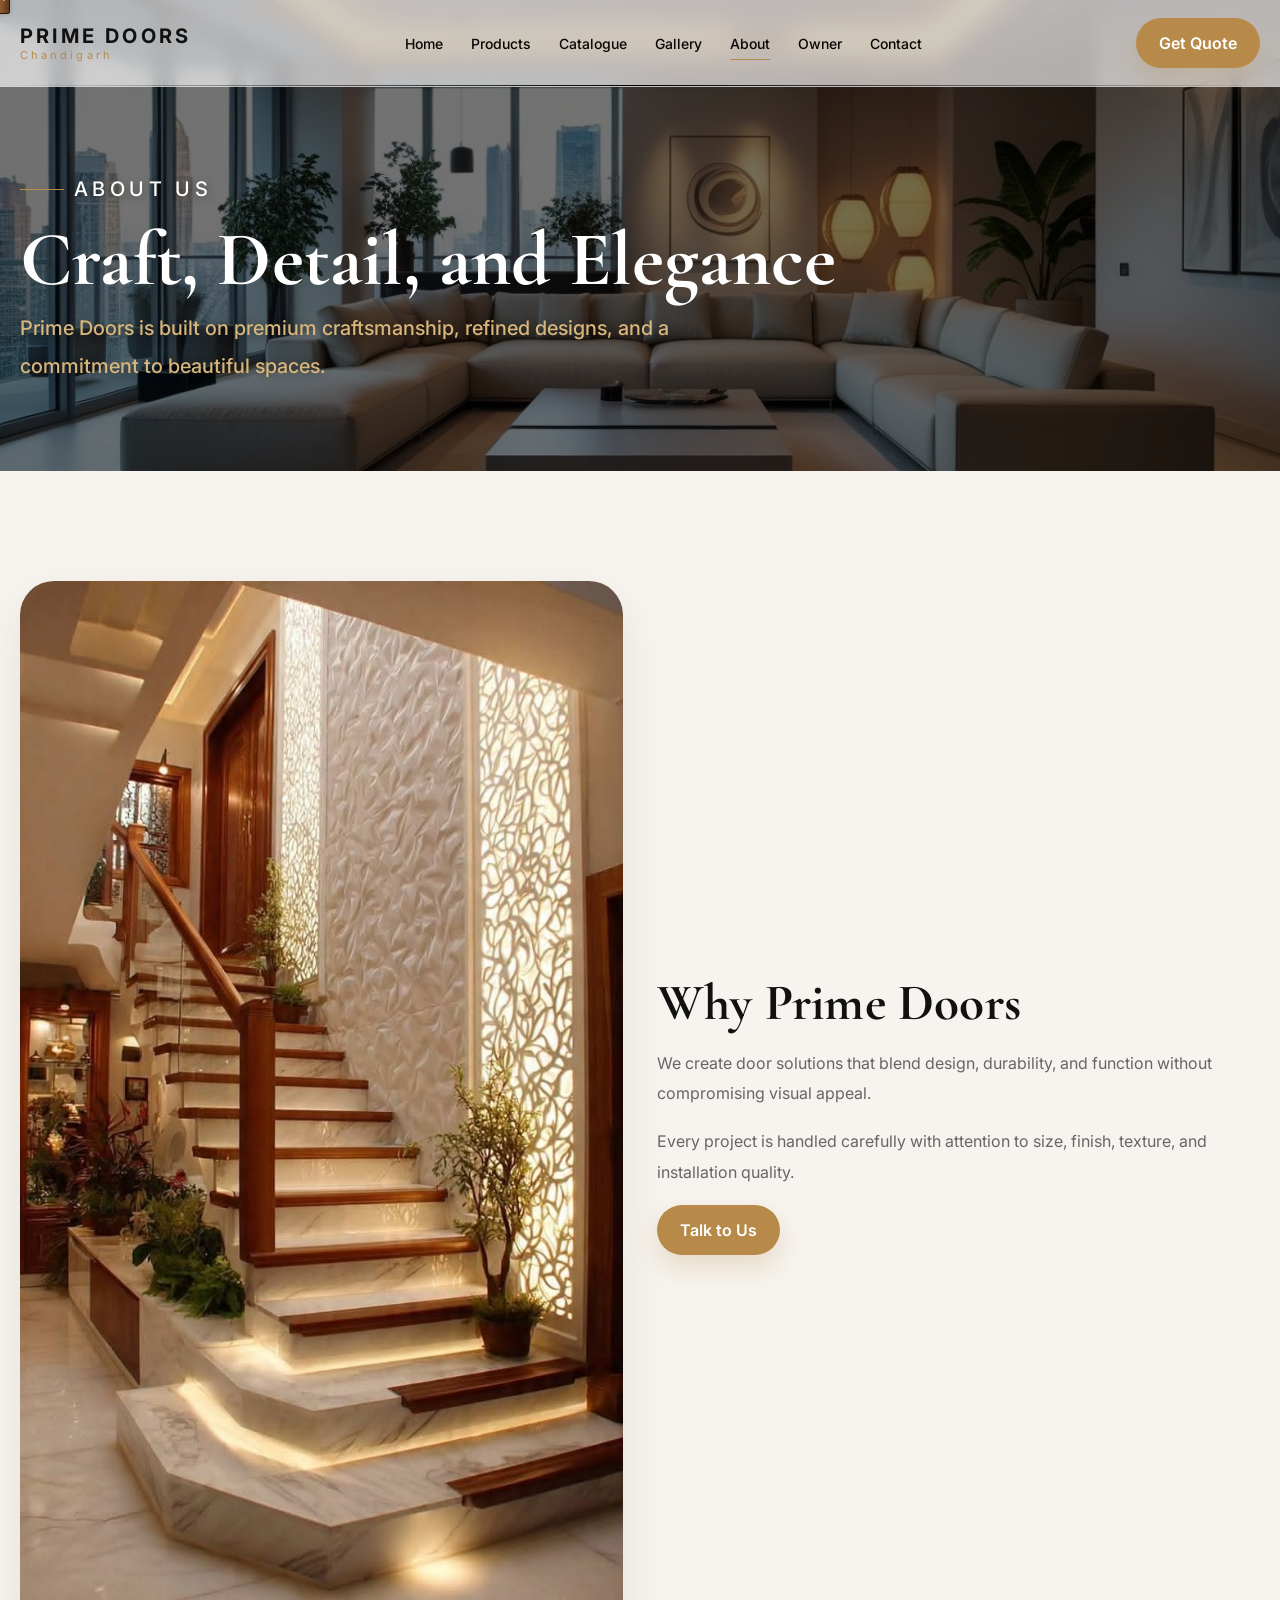
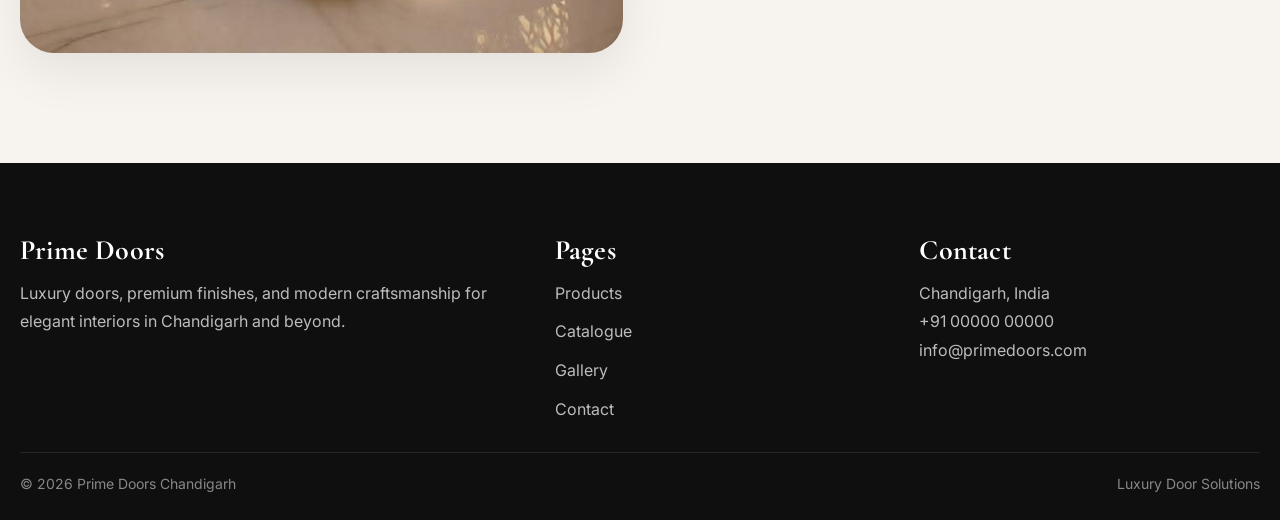
==== about.html @ e4e69840 "Add files via upload" ====
<!DOCTYPE html>
<html lang="en">
<head>
  <meta charset="UTF-8">
  <meta name="viewport" content="width=device-width, initial-scale=1.0">
  <title>About - Prime Doors Chandigarh</title>
  <link rel="preconnect" href="https://fonts.googleapis.com">
  <link rel="preconnect" href="https://fonts.gstatic.com" crossorigin>
  <link href="https://fonts.googleapis.com/css2?family=Inter:wght@300;400;500;600;700&family=Cormorant+Garamond:wght@400;500;600;700&display=swap" rel="stylesheet">
  <link rel="stylesheet" href="style.css" />
</head>
<body>
    <div id="doorCursor"></div>


<header class="site-header">
  <div class="container navbar">
    <a href="index.html" class="brand">
      <b>Prime Doors</b>
      <span>Chandigarh</span>
    </a>

    <nav class="nav-links">
      <a href="index.html">Home</a>
      <a href="products.html">Products</a>
      <a href="catalogue.html">Catalogue</a>
      <a href="gallery.html">Gallery</a>
      <a href="about.html" class="active">About</a>
      <a href="owner.html">Owner</a>
      <a href="contact.html">Contact</a>
    </nav>

    <div class="nav-cta">
      <a href="contact.html" class="btn btn-primary">Get Quote</a>
    </div>
  </div>
</header>

<section class="page-hero">
  <div class="container">
    <p class="small-label">About Us</p>
    <h1 class="serif">Craft, Detail, and Elegance</h1>
    <p>Prime Doors is built on premium craftsmanship, refined designs, and a commitment to beautiful spaces.</p>
  </div>
</section>

<section class="section">
  <div class="container split">
    <div class="rounded-img reveal"><img src="Gallerymenu4.jpg" alt=""></div>
    <div class="text-block reveal">
      <h2 class="serif">Why Prime Doors</h2>
      <p>We create door solutions that blend design, durability, and function without compromising visual appeal.</p>
      <p>Every project is handled carefully with attention to size, finish, texture, and installation quality.</p>
      <a href="contact.html" class="btn btn-primary">Talk to Us</a>
    </div>
  </div>
</section>

<footer class="footer">
  <div class="container">
    <div class="footer-grid">
      <div>
        <h3 class="serif">Prime Doors</h3>
        <p>Luxury doors, premium finishes, and modern craftsmanship for elegant interiors in Chandigarh and beyond.</p>
      </div>
      <div>
        <h3 class="serif">Pages</h3>
        <div class="footer-links">
          <a href="products.html">Products</a>
          <a href="catalogue.html">Catalogue</a>
          <a href="gallery.html">Gallery</a>
          <a href="contact.html">Contact</a>
        </div>
      </div>
      <div>
        <h3 class="serif">Contact</h3>
        <p>Chandigarh, India</p>
        <p>+91 00000 00000</p>
        <p>info@primedoors.com</p>
      </div>
    </div>
    <div class="footer-bottom">
      <span>© 2026 Prime Doors Chandigarh</span>
      <span>Luxury Door Solutions</span>
    </div>
  </div>
</footer>

<script src="script.js"></script>
</body>
</html>
---- style.css ----
:root{
  --bg:#f7f4ef;
  --bg-dark:#0f0f0f;
  --text:#111111;
  --muted:#666666;
  --gold:#b88a4a;
  --gold-2:#d8b57a;
  --line:rgba(0,0,0,.09);
  --white:#ffffff;
  --card:#ffffff;
  --shadow:0 18px 50px rgba(0,0,0,.08);
  --radius:24px;
  --radius-sm:16px;
  --max:1240px;
}

*{margin:0;padding:0;box-sizing:border-box}
html{scroll-behavior:smooth}
body{
  font-family:'Inter',sans-serif;
  background:var(--bg);
  color:var(--text);
  overflow-x:hidden;
}
img,video{max-width:100%;display:block}
a{text-decoration:none;color:inherit}
button,input,textarea{font:inherit}
::selection{background:var(--gold);color:#fff}

.container{
  width:min(var(--max), calc(100% - 40px));
  margin:0 auto;
}

.serif{
  font-family:'Cormorant Garamond',serif;
  letter-spacing:.2px;
}

.small-label{
  display:inline-flex;
  align-items:center;
  gap:10px;
  color:var(--gold);
  text-transform:uppercase;
  letter-spacing:.22em;
  font-size:12px;
  font-weight:600;
  margin-bottom:16px;
}
.small-label::before{
  content:'';
  width:44px;height:1px;background:var(--gold);
}

.section{
  padding:110px 0;
  position:relative;
}
.section-tight{padding:80px 0}
.grid{display:grid;gap:24px}

.btn{
  display:inline-flex;
  align-items:center;
  justify-content:center;
  gap:10px;
  padding:14px 22px;
  border-radius:999px;
  border:1px solid transparent;
  cursor:pointer;
  transition:.35s ease;
  font-weight:600;
}
.btn-primary{
  background:var(--gold);
  color:#fff;
  box-shadow:0 12px 28px rgba(184,138,74,.25);
}
.btn-primary:hover{transform:translateY(-2px);background:#a97a3f}
.btn-outline{
  border-color:rgba(255,255,255,.25);
  color:#fff;
  background:transparent;
  backdrop-filter:blur(10px);
}
.btn-outline:hover{background:#fff;color:#111;border-color:#fff}

.site-header{
    position:fixed;
    top:0;
    left:0;
    right:0;
    z-index:1000;

    background:lab(99.73% 0.33 0.11 / 0.662);
    backdrop-filter:blur(8px);
    -webkit-backdrop-filter:blur(8px);

    border-bottom:1px solid rgba(255,255,255,0.1);
    box-shadow:none;
}

.site-header.scrolled{
    background:rgba(255,255,255,0.12);
    backdrop-filter:blur(10px);
    -webkit-backdrop-filter:blur(10px);
}

.navbar{
  height:86px;
  display:flex;
  align-items:center;
  justify-content:space-between;
  gap:20px;
}
.brand{
  display:flex;
  flex-direction:column;
  line-height:1;
}
.brand b{
  font-size:20px;
  letter-spacing:.16em;
  text-transform:uppercase;
}
.brand span{
  font-size:11px;
  letter-spacing:.28em;
  color:var(--gold);
  margin-top:4px;
}
.nav-links{
  display:flex;
  align-items:center;
  gap:28px;
}
.nav-links a{
  font-size:14px;
  font-weight:500;
  color:#000000f8;
  position:relative;
  padding:8px 0;
}
.nav-links a::after{
  content:'';
  position:absolute;
  left:0;bottom:0;
  width:0;height:1px;
  background:var(--gold);
  transition:.3s ease;
}
.nav-links a:hover::after,
.nav-links a.active::after{width:100%}
.nav-cta{display:flex;align-items:center;gap:12px}

.menu-btn{
  display:none;
  width:44px;height:44px;
  border:1px solid var(--line);
  border-radius:50%;
  background:#fff;
  align-items:center;
  justify-content:center;
  cursor:pointer;
}
.menu-btn span,
.menu-btn span::before,
.menu-btn span::after{
  content:'';
  display:block;
  width:18px;height:1.7px;
  background:#111111;
  position:relative;
  transition:.3s ease;
}
.menu-btn span::before{position:absolute;top:-6px;left:0}
.menu-btn span::after{position:absolute;top:6px;left:0}

.hero{
  min-height:100vh;
  position:relative;
  display:flex;
  align-items:center;
  padding-top:86px;
  overflow:hidden;
  color:#fff;
}
.hero-media{
  position:absolute;
  inset:0;
  z-index:-2;
}
.hero-media::after{
  content:'';
  position:absolute;
  inset:0;
  background:linear-gradient(90deg, rgba(0,0,0,.72) 0%, rgba(0,0,0,.38) 52%, rgba(0,0,0,.62) 100%);
  z-index:1;
}
.hero-media video,
.hero-media img{
  width:100%;
  height:100%;
  object-fit:cover;
}
.hero-inner{
  position:relative;
  width:min(var(--max), calc(100% - 40px));
  margin:0 auto;
  display:grid;
  grid-template-columns:1.2fr .8fr;
  gap:40px;
  align-items:end;
  padding:60px 0 80px;
}
.hero-title{
  font-size:clamp(54px, 7vw, 100px);
  line-height:.92;
  font-weight:600;
  margin-bottom:22px;
}
.hero-copy{
  max-width:620px;
  font-size:17px;
  line-height:1.8;
  color:rgba(255,255,255,.84);
  margin-bottom:30px;
}
.hero-actions{
  display:flex;
  gap:14px;
  flex-wrap:wrap;
}

.hero-card{
    position:absolute;
    right:40px;
    top:30%;
    transform:translateY(-50%);

    width:380px;
    padding:28px;

    border:1px solid rgba(255,255,255,.16);
    background:rgba(255,255,255,.08);
    backdrop-filter:blur(14px);

    border-radius:28px;
    box-shadow:0 18px 60px rgba(0,0,0,.18);
    z-index:5;
} 
.hero-card p{
  color:rgba(255,255,255,.82);
  line-height:1.8;
  font-size:15px;
}
.hero-card .stat{
  display:grid;
  grid-template-columns:repeat(2,1fr);
  gap:14px;
  margin-top:20px;
}
.hero-card .stat div{
  padding-top:16px;
  border-top:1px solid rgba(255,255,255,.18);
}
.hero-card .stat strong{
  display:block;
  font-size:28px;
  font-family:'Cormorant Garamond',serif;
}
.hero-card .stat span{
  font-size:12px;
  text-transform:uppercase;
  letter-spacing:.16em;
  color:rgba(255,255,255,.72);
}

.marquee{
  overflow:hidden;
  background:#f8f5ef;
  border-top:1px solid rgba(184,138,74,.25);
  border-bottom:1px solid rgba(184,138,74,.25);
}

.marquee-track{
  display:flex;
  gap:70px;
  white-space:nowrap;
  padding:24px 0;

  animation:marquee 20s linear infinite;

  font-family:'Cormorant Garamond', serif;
  font-size:28px;
  font-weight:700;
  letter-spacing:2px;
  text-transform:uppercase;
}

.marquee-track span:nth-child(odd){
  color:#111111;
}

.marquee-track span:nth-child(even){
  color:#b88a4a;
}

.marquee-track span{
  transition:0.3s ease;
}

.marquee-track span:hover{
  transform:translateY(-3px);
  color:#d8b57a;
}

@keyframes marquee{
  from{transform:translateX(0)}
  to{transform:translateX(-50%)}
}

.section-head{
  display:flex;
  justify-content:space-between;
  align-items:end;
  gap:20px;
  margin-bottom:36px;
}
.section-head h2{
  font-size:clamp(34px, 4vw, 60px);
  line-height:1;
}
.section-head p{
  max-width:560px;
  color:var(--muted);
  line-height:1.8;
}

.cards-3{
  display:grid;
  grid-template-columns:repeat(3,1fr);
  gap:22px;
}
.card{
  background:var(--card);
  border:1px solid var(--line);
  border-radius:var(--radius);
  overflow:hidden;
  box-shadow:var(--shadow);
  transition:.4s ease;
}
.card:hover{transform:translateY(-8px)}
.card-media{
  aspect-ratio:1/1.08;
  overflow:hidden;
}
.card-media img,
.card-media video{
  width:100%;
  height:100%;
  object-fit:cover;
  transition:.8s ease;
}
.card:hover .card-media img,
.card:hover .card-media video{
  transform:scale(1.06);
}
.card-body{
  padding:22px;
}
.card-body h3{
  font-size:28px;
  line-height:1;
  margin-bottom:10px;
}
.card-body p{
  color:var(--muted);
  line-height:1.8;
  font-size:15px;
}
.card-footer{
  display:flex;
  justify-content:space-between;
  align-items:center;
  margin-top:18px;
  padding-top:16px;
  border-top:1px solid var(--line);
  color:#333;
  font-size:14px;
}

.split{
  display:grid;
  grid-template-columns:1fr 1fr;
  gap:34px;
  align-items:center;
}
.rounded-img{
  border-radius:34px;
  overflow:hidden;
  box-shadow:var(--shadow);
}
.rounded-img img,
.rounded-img video{
  width:100%;
  height:100%;
  object-fit:cover;
}
.text-block h2{
  font-size:clamp(34px, 4vw, 58px);
  line-height:1;
  margin-bottom:18px;
}
.text-block p{
  color:var(--muted);
  line-height:1.9;
  margin-bottom:18px;
}
.check-list{
  display:grid;
  gap:12px;
  margin:24px 0 28px;
}
.check-list div{
  display:flex;
  align-items:flex-start;
  gap:12px;
  color:#333;
}
.check-list i{
  width:20px;height:20px;
  border-radius:50%;
  background:rgba(184,138,74,.14);
  border:1px solid rgba(184,138,74,.3);
  display:inline-flex;
  align-items:center;
  justify-content:center;
  flex:0 0 20px;
  margin-top:2px;
}

.gallery-grid{
  display:grid;
  grid-template-columns:repeat(12,1fr);
  gap:18px;
}
.g-item{
  border-radius:28px;
  overflow:hidden;
  box-shadow:var(--shadow);
  min-height:260px;
}
.g-item img,
.g-item video{
  width:100%;
  height:100%;
  object-fit:cover;
  transition:.8s ease;
}
.g-item:hover img,
.g-item:hover video{transform:scale(1.05)}
.g-1{grid-column:span 5}
.g-2{grid-column:span 7}
.g-3{grid-column:span 4}
.g-4{grid-column:span 4}
.g-5{grid-column:span 4}

.stats{
  display:grid;
  grid-template-columns:repeat(4,1fr);
  gap:18px;
}
.stat-card{
  background:#fff;
  border:1px solid var(--line);
  border-radius:26px;
  padding:28px;
  box-shadow:var(--shadow);
}
.stat-card strong{
  display:block;
  font-size:42px;
  font-family:'Cormorant Garamond',serif;
  margin-bottom:8px;
}
.stat-card span{
  color:var(--muted);
  line-height:1.6;
}

.process{
  display:grid;
  grid-template-columns:repeat(4,1fr);
  gap:18px;
}
.step{
  background:#fff;
  border:1px solid var(--line);
  border-radius:26px;
  padding:26px;
  box-shadow:var(--shadow);
}
.step b{
  display:inline-flex;
  width:44px;height:44px;
  border-radius:50%;
  align-items:center;
  justify-content:center;
  background:rgba(184,138,74,.12);
  color:var(--gold);
  margin-bottom:18px;
}
.step h3{
  font-size:24px;
  margin-bottom:10px;
}
.step p{
  color:var(--muted);
  line-height:1.8;
}

.contact-wrap{
  display:grid;
  grid-template-columns:.95fr 1.05fr;
  gap:24px;
  align-items:start;
}
.contact-panel,
.form-panel{
  background:#fff;
  border:1px solid var(--line);
  border-radius:34px;
  box-shadow:var(--shadow);
  padding:30px;
}
.contact-info{
  display:grid;
  gap:18px;
  margin-top:24px;
}
.info-row{
  padding:18px 0;
  border-top:1px solid var(--line);
}
.info-row:first-child{border-top:none;padding-top:0}
.info-row span{
  display:block;
  color:var(--gold);
  text-transform:uppercase;
  letter-spacing:.18em;
  font-size:11px;
  margin-bottom:8px;
}
.info-row b{
  display:block;
  font-size:18px;
  margin-bottom:4px;
}
.info-row p{color:var(--muted);line-height:1.7}

form{
  display:grid;
  gap:16px;
}
.field{
  display:grid;
  gap:8px;
}
.field label{
  font-size:13px;
  color:#333;
  font-weight:600;
}
.field input,
.field textarea,
.field select{
  width:100%;
  border:1px solid var(--line);
  background:#fbfbfb;
  padding:14px 16px;
  border-radius:16px;
  outline:none;
  transition:.25s ease;
}
.field input:focus,
.field textarea:focus,
.field select:focus{
  border-color:rgba(184,138,74,.7);
  background:#fff;
}

.footer{
  background:var(--bg-dark);
  color:#fff;
  padding:70px 0 28px;
  margin-top:0;
}
.footer-grid{
  display:grid;
  grid-template-columns:1.2fr .8fr .8fr;
  gap:24px;
  padding-bottom:28px;
  border-bottom:1px solid rgba(255,255,255,.1);
}
.footer h3{
  font-size:28px;
  margin-bottom:12px;
}
.footer p,
.footer a{
  color:rgba(255,255,255,.72);
  line-height:1.8;
}
.footer-links{
  display:grid;
  gap:10px;
}
.footer-bottom{
  display:flex;
  justify-content:space-between;
  gap:16px;
  flex-wrap:wrap;
  padding-top:22px;
  color:rgba(255,255,255,.5);
  font-size:14px;
}

.reveal{
  opacity:0;
  transform:translateY(30px);
}

.page-hero{
    position:relative;
    padding:170px 0 86px;
    background:url("banner.jpg") center center/cover no-repeat;
    overflow:hidden;
}

.page-hero::before{
    content:"";
    position:absolute;
    inset:0;
    background:rgba(0,0,0,0.55);
}

.page-hero .container{
    position:relative;
    z-index:2;
}

.page-hero h1,
.page-hero p,
.page-hero .small-label{
    color:#fff;
}

.page-hero h1{
  font-size:clamp(46px, 6vw, 86px);
  line-height:.95;
  margin-bottom:12px;
}
.page-hero p{
  max-width:760px;
  color:var(--muted);
  line-height:1.9;
  font-size:17px;
}

@media (max-width: 1100px){
  .hero-inner,
  .split,
  .contact-wrap,
  .footer-grid{
    grid-template-columns:1fr;
  }
  .cards-3,
  .stats,
  .process{
    grid-template-columns:repeat(2,1fr);
  }
  .section-head{
    flex-direction:column;
    align-items:flex-start;
  }
}

@media (max-width: 768px){
  .nav-links{
    position:fixed;
    top:86px;
    left:16px;
    right:16px;
    background:#fff;
    border:1px solid var(--line);
    border-radius:24px;
    box-shadow:var(--shadow);
    padding:18px;
    display:none;
    flex-direction:column;
    align-items:flex-start;
    gap:16px;
  }
  .nav-links.open{display:flex}
  .menu-btn{display:flex}
  .hero{
    min-height:auto;
    padding-bottom:40px;
  }
  .hero-inner{
    padding-top:70px;
  }
  .hero-card{
    justify-self:start;
  }
  .cards-3,
  .stats,
  .process{
    grid-template-columns:1fr;
  }
  .gallery-grid{
    grid-template-columns:1fr;
  }
  .g-1,.g-2,.g-3,.g-4,.g-5{grid-column:span 1}
  .page-hero{padding-top:150px}
}
.hero{
    position:relative;
    height:100vh;
    overflow:hidden;
}

.hero-slider{
    position:absolute;
    inset:0;
}

.slide{
    position:absolute;
    inset:0;
    opacity:0;
    transition:opacity 1.5s ease;
}

.slide.active{
    opacity:1;
}

.slide img{
    width:100%;
    height:100%;
    object-fit:cover;
}

.hero-overlay{
    position:absolute;
    inset:0;
    background:rgba(0, 0, 0, 0.292);
    z-index:1;
}

.hero-inner{
    position:relative;
    z-index:2;
}

.site-header::after{
    content:"";
    position:absolute;
    bottom:0;
    left:0;
    width:100%;
    height:1px;
    background:linear-gradient(
        90deg,
        transparent,
        rgb(0, 0, 0),
        transparent
    );
}

#door-loader{
    position:fixed;
    inset:0;
    z-index:999999;
    background:#111;
    display:flex;
    justify-content:center;
    align-items:center;
    perspective:2000px;
}

.door-frame{
    position:relative;
    width:100%;
    height:100%;
    overflow:hidden;
}

.door-panel{
    position:absolute;
    top:0;
    width:50%;
    height:100%;
    background:
    linear-gradient(
        90deg,
        #4a2a16,
        #6b3f21,
        #8c5a30,
        #6b3f21
    );
    border:2px solid rgba(0,0,0,.4);
}

.left-panel{
    left:0;
    transform-origin:left center;
}

.right-panel{
    right:0;
    transform-origin:right center;
}

.door-handle{
    position:absolute;
    width:12px;
    height:80px;
    background:#d8b57a;
    top:50%;
    transform:translateY(-50%);
    border-radius:10px;
}

.left-panel .door-handle{
    right:30px;
}

.right-panel .door-handle{
    left:30px;
}

.door-brand{
    position:absolute;
    top:50%;
    left:50%;
    transform:translate(-50%,-50%);
    text-align:center;
    color:white;
    z-index:10;
}

.door-brand h1{
    font-size:70px;
    letter-spacing:8px;
    margin:0;
}

.door-brand span{
    color:#d8b57a;
    letter-spacing:6px;
}

.open .left-panel{
    animation:openLeftDoor 2.2s forwards ease-in-out;
}

.open .right-panel{
    animation:openRightDoor 2.2s forwards ease-in-out;
}

@keyframes openLeftDoor{
    to{
        transform:rotateY(-105deg);
    }
}

@keyframes openRightDoor{
    to{
        transform:rotateY(105deg);
    }
}
body{
    cursor:none;
}

#doorCursor{
    position:fixed;
    width:16px;
    height:24px;
    pointer-events:none;
    z-index:999999;
    transform:translate(-50%,-50%);
}

/* Door */
#doorCursor::before{
    content:"";
    position:absolute;
    width:16px;
    height:24px;
    background:linear-gradient(
        to right,
        #4a2a16,
        #8c5a30,
        #5f351c
    );
    border-radius:2px;
    border:1px solid #2d1609;
    box-shadow:0 0 5px rgba(0,0,0,.2);
}

/* Handle */
#doorCursor::after{
    content:"";
    position:absolute;
    width:2px;
    height:2px;
    background:#d8b57a;
    border-radius:50%;
    right:3px;
    top:11px;
}
a:hover ~ #doorCursor,
button:hover ~ #doorCursor{
    transform:translate(-50%,-50%) scale(1.08);
}
.page-hero p{
    color:#d8b57a;
    font-size:20px;
    font-weight:500;
    text-shadow:0 2px 10px rgba(0,0,0,.4);
}
/* ===== RESPONSIVE DESIGN ===== */

/* Large TV Screens */
@media screen and (min-width: 1600px){

    .container{
        max-width:1500px;
    }

    .hero-title{
        font-size:120px;
    }

    .hero-copy{
        font-size:22px;
    }

    .hero-card{
        width:450px;
    }
}

/* Laptop */
@media screen and (max-width:1200px){

    .hero-inner{
        grid-template-columns:1fr;
    }

    .hero-card{
        position:relative;
        top:auto;
        right:auto;
        transform:none;
        margin-top:30px;
        width:100%;
        max-width:500px;
    }

    .cards-3{
        grid-template-columns:repeat(2,1fr);
    }
}

/* Tablet */
@media screen and (max-width:992px){

    .hero-title{
        font-size:60px;
    }

    .section-head h2{
        font-size:45px;
    }

    .stats,
    .process{
        grid-template-columns:repeat(2,1fr);
    }

    .contact-wrap,
    .split{
        grid-template-columns:1fr;
    }
}

/* Mobile */
@media screen and (max-width:768px){

    .navbar{
        height:75px;
    }

    .hero{
        padding-top:90px;
        height:auto;
    }

    .hero-title{
        font-size:42px;
        line-height:1.1;
    }

    .hero-copy{
        font-size:15px;
    }

    .hero-actions{
        flex-direction:column;
    }

    .btn{
        width:100%;
    }

    .hero-card{
        width:100%;
        padding:20px;
    }

    .cards-3,
    .stats,
    .process{
        grid-template-columns:1fr;
    }

    .section{
        padding:70px 0;
    }

    .page-hero{
        padding:130px 0 70px;
    }

    .page-hero h1{
        font-size:42px;
    }
}

/* Small Mobile */
@media screen and (max-width:480px){

    .hero-title{
        font-size:34px;
    }

    .page-hero h1{
        font-size:34px;
    }

    .brand b{
        font-size:16px;
    }

    .brand span{
        font-size:9px;
    }

    .hero-copy{
        font-size:14px;
    }
}
img{
    max-width:100%;
    height:auto;
    display:block;
}

.card img,
.g-item img,
.rounded-img img{
    width:100%;
    height:100%;
    object-fit:cover;
}

@media (hover:none){
    body{
        cursor:auto;
    }

    #doorCursor{
        display:none !important;
    }
}
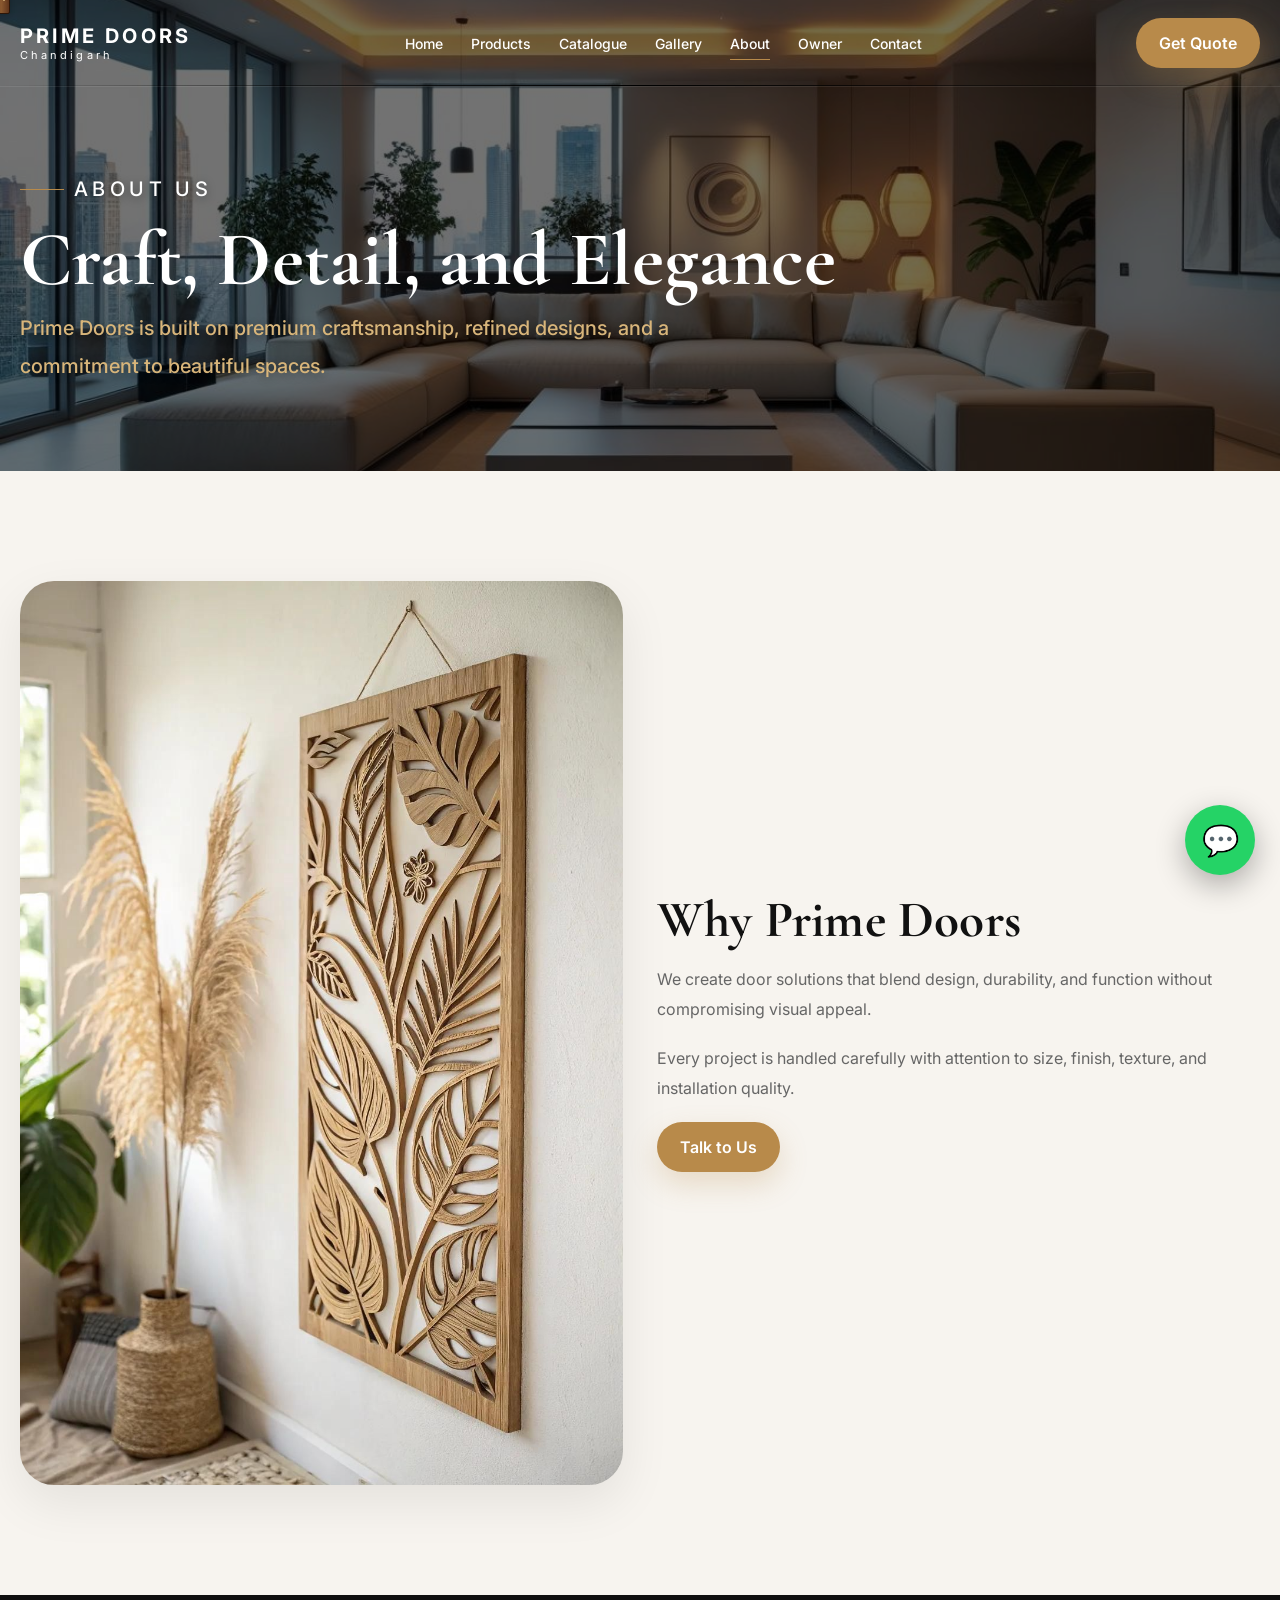
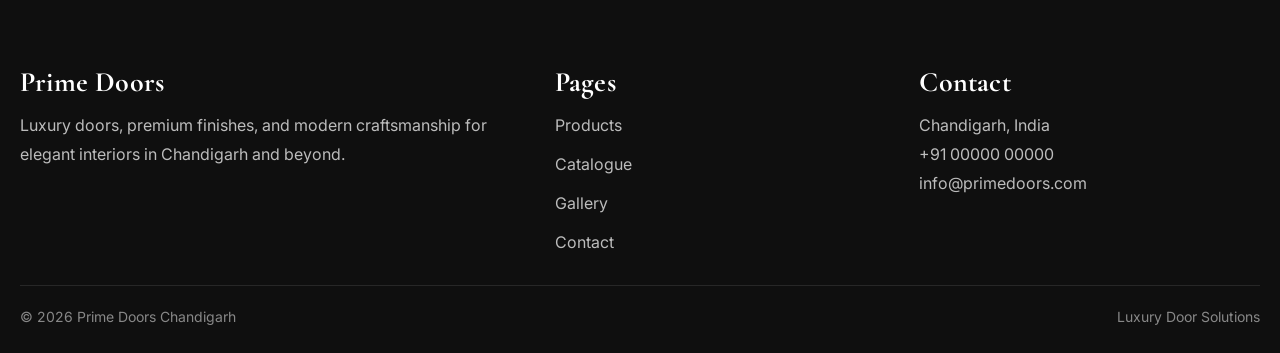
==== commit ad836b45: "Add files via upload" ====
--- a/about.html
+++ b/about.html
@@ -46,7 +46,7 @@
 
 <section class="section">
   <div class="container split">
-    <div class="rounded-img reveal"><img src="Gallerymenu4.jpg" alt=""></div>
+    <div class="rounded-img reveal"><img src="CNC Cutting.jpg" alt=""></div>
     <div class="text-block reveal">
       <h2 class="serif">Why Prime Doors</h2>
       <p>We create door solutions that blend design, durability, and function without compromising visual appeal.</p>
@@ -87,5 +87,11 @@
 </footer>
 
 <script src="script.js"></script>
+<div class="floating-buttons">
+    <a href="https://wa.me/919814202293" class="floating-whatsapp">
+        💬
+    </a>
+
+</div>
 </body>
 </html>
--- a/style.css
+++ b/style.css
@@ -16,13 +16,22 @@
 
 *{margin:0;padding:0;box-sizing:border-box}
 html{scroll-behavior:smooth}
+
 body{
   font-family:'Inter',sans-serif;
   background:var(--bg);
   color:var(--text);
   overflow-x:hidden;
-}
-img,video{max-width:100%;display:block}
+  cursor:none;
+}
+
+img,
+video{
+  max-width:100%;
+  height:auto;
+  display:block;
+}
+
 a{text-decoration:none;color:inherit}
 button,input,textarea{font:inherit}
 ::selection{background:var(--gold);color:#fff}
@@ -50,7 +59,9 @@
 }
 .small-label::before{
   content:'';
-  width:44px;height:1px;background:var(--gold);
+  width:44px;
+  height:1px;
+  background:var(--gold);
 }
 
 .section{
@@ -72,12 +83,14 @@
   transition:.35s ease;
   font-weight:600;
 }
+
 .btn-primary{
   background:var(--gold);
   color:#fff;
   box-shadow:0 12px 28px rgba(184,138,74,.25);
 }
 .btn-primary:hover{transform:translateY(-2px);background:#a97a3f}
+
 .btn-outline{
   border-color:rgba(255,255,255,.25);
   color:#fff;
@@ -87,24 +100,22 @@
 .btn-outline:hover{background:#fff;color:#111;border-color:#fff}
 
 .site-header{
-    position:fixed;
-    top:0;
-    left:0;
-    right:0;
-    z-index:1000;
-
-    background:lab(99.73% 0.33 0.11 / 0.662);
-    backdrop-filter:blur(8px);
-    -webkit-backdrop-filter:blur(8px);
-
-    border-bottom:1px solid rgba(255,255,255,0.1);
-    box-shadow:none;
+  position:fixed;
+  top:0;
+  left:0;
+  width:100%;
+  z-index:9999;
+  background:transparent;
+  border-bottom:1px solid rgba(255,255,255,0.08);
+  transition:all .4s ease;
 }
 
 .site-header.scrolled{
-    background:rgba(255,255,255,0.12);
-    backdrop-filter:blur(10px);
-    -webkit-backdrop-filter:blur(10px);
+  background:rgba(0,0,0,0.92);
+  backdrop-filter:blur(20px);
+  -webkit-backdrop-filter:blur(20px);
+  border-bottom:1px solid rgba(255,255,255,0.08);
+  box-shadow:0 10px 40px rgba(0,0,0,.45);
 }
 
 .navbar{
@@ -114,49 +125,61 @@
   justify-content:space-between;
   gap:20px;
 }
+
 .brand{
   display:flex;
   flex-direction:column;
   line-height:1;
 }
+
 .brand b{
   font-size:20px;
   letter-spacing:.16em;
   text-transform:uppercase;
-}
+  color:#fff;
+}
+
 .brand span{
   font-size:11px;
   letter-spacing:.28em;
-  color:var(--gold);
+  color:#fff;
   margin-top:4px;
 }
+
 .nav-links{
   display:flex;
   align-items:center;
   gap:28px;
 }
+
 .nav-links a{
   font-size:14px;
   font-weight:500;
-  color:#000000f8;
+  color:#ffffff;
   position:relative;
   padding:8px 0;
 }
+
 .nav-links a::after{
   content:'';
   position:absolute;
-  left:0;bottom:0;
-  width:0;height:1px;
+  left:0;
+  bottom:0;
+  width:0;
+  height:1px;
   background:var(--gold);
   transition:.3s ease;
 }
+
 .nav-links a:hover::after,
 .nav-links a.active::after{width:100%}
+
 .nav-cta{display:flex;align-items:center;gap:12px}
 
 .menu-btn{
   display:none;
-  width:44px;height:44px;
+  width:44px;
+  height:44px;
   border:1px solid var(--line);
   border-radius:50%;
   background:#fff;
@@ -164,16 +187,19 @@
   justify-content:center;
   cursor:pointer;
 }
+
 .menu-btn span,
 .menu-btn span::before,
 .menu-btn span::after{
   content:'';
   display:block;
-  width:18px;height:1.7px;
+  width:18px;
+  height:1.7px;
   background:#111111;
   position:relative;
   transition:.3s ease;
 }
+
 .menu-btn span::before{position:absolute;top:-6px;left:0}
 .menu-btn span::after{position:absolute;top:6px;left:0}
 
@@ -186,11 +212,13 @@
   overflow:hidden;
   color:#fff;
 }
+
 .hero-media{
   position:absolute;
   inset:0;
   z-index:-2;
 }
+
 .hero-media::after{
   content:'';
   position:absolute;
@@ -198,12 +226,14 @@
   background:linear-gradient(90deg, rgba(0,0,0,.72) 0%, rgba(0,0,0,.38) 52%, rgba(0,0,0,.62) 100%);
   z-index:1;
 }
+
 .hero-media video,
 .hero-media img{
   width:100%;
   height:100%;
   object-fit:cover;
 }
+
 .hero-inner{
   position:relative;
   width:min(var(--max), calc(100% - 40px));
@@ -214,12 +244,14 @@
   align-items:end;
   padding:60px 0 80px;
 }
+
 .hero-title{
   font-size:clamp(54px, 7vw, 100px);
   line-height:.92;
   font-weight:600;
   margin-bottom:22px;
 }
+
 .hero-copy{
   max-width:620px;
   font-size:17px;
@@ -227,6 +259,7 @@
   color:rgba(255,255,255,.84);
   margin-bottom:30px;
 }
+
 .hero-actions{
   display:flex;
   gap:14px;
@@ -234,42 +267,44 @@
 }
 
 .hero-card{
-    position:absolute;
-    right:40px;
-    top:30%;
-    transform:translateY(-50%);
-
-    width:380px;
-    padding:28px;
-
-    border:1px solid rgba(255,255,255,.16);
-    background:rgba(255,255,255,.08);
-    backdrop-filter:blur(14px);
-
-    border-radius:28px;
-    box-shadow:0 18px 60px rgba(0,0,0,.18);
-    z-index:5;
-} 
+  position:absolute;
+  right:40px;
+  top:30%;
+  transform:translateY(-50%);
+  width:380px;
+  padding:28px;
+  border:1px solid rgba(255,255,255,.16);
+  background:rgba(255,255,255,.08);
+  backdrop-filter:blur(14px);
+  border-radius:28px;
+  box-shadow:0 18px 60px rgba(0,0,0,.18);
+  z-index:5;
+}
+
 .hero-card p{
   color:rgba(255,255,255,.82);
   line-height:1.8;
   font-size:15px;
 }
+
 .hero-card .stat{
   display:grid;
   grid-template-columns:repeat(2,1fr);
   gap:14px;
   margin-top:20px;
 }
+
 .hero-card .stat div{
   padding-top:16px;
   border-top:1px solid rgba(255,255,255,.18);
 }
+
 .hero-card .stat strong{
   display:block;
   font-size:28px;
   font-family:'Cormorant Garamond',serif;
 }
+
 .hero-card .stat span{
   font-size:12px;
   text-transform:uppercase;
@@ -289,9 +324,7 @@
   gap:70px;
   white-space:nowrap;
   padding:24px 0;
-
   animation:marquee 20s linear infinite;
-
   font-family:'Cormorant Garamond', serif;
   font-size:28px;
   font-weight:700;
@@ -328,10 +361,12 @@
   gap:20px;
   margin-bottom:36px;
 }
+
 .section-head h2{
   font-size:clamp(34px, 4vw, 60px);
   line-height:1;
 }
+
 .section-head p{
   max-width:560px;
   color:var(--muted);
@@ -343,6 +378,7 @@
   grid-template-columns:repeat(3,1fr);
   gap:22px;
 }
+
 .card{
   background:var(--card);
   border:1px solid var(--line);
@@ -351,11 +387,14 @@
   box-shadow:var(--shadow);
   transition:.4s ease;
 }
+
 .card:hover{transform:translateY(-8px)}
+
 .card-media{
   aspect-ratio:1/1.08;
   overflow:hidden;
 }
+
 .card-media img,
 .card-media video{
   width:100%;
@@ -363,23 +402,28 @@
   object-fit:cover;
   transition:.8s ease;
 }
+
 .card:hover .card-media img,
 .card:hover .card-media video{
   transform:scale(1.06);
 }
+
 .card-body{
   padding:22px;
 }
+
 .card-body h3{
   font-size:28px;
   line-height:1;
   margin-bottom:10px;
 }
+
 .card-body p{
   color:var(--muted);
   line-height:1.8;
   font-size:15px;
 }
+
 .card-footer{
   display:flex;
   justify-content:space-between;
@@ -397,40 +441,48 @@
   gap:34px;
   align-items:center;
 }
+
 .rounded-img{
   border-radius:34px;
   overflow:hidden;
   box-shadow:var(--shadow);
 }
+
 .rounded-img img,
 .rounded-img video{
   width:100%;
   height:100%;
   object-fit:cover;
 }
+
 .text-block h2{
   font-size:clamp(34px, 4vw, 58px);
   line-height:1;
   margin-bottom:18px;
 }
+
 .text-block p{
   color:var(--muted);
   line-height:1.9;
   margin-bottom:18px;
 }
+
 .check-list{
   display:grid;
   gap:12px;
   margin:24px 0 28px;
 }
+
 .check-list div{
   display:flex;
   align-items:flex-start;
   gap:12px;
   color:#333;
 }
+
 .check-list i{
-  width:20px;height:20px;
+  width:20px;
+  height:20px;
   border-radius:50%;
   background:rgba(184,138,74,.14);
   border:1px solid rgba(184,138,74,.3);
@@ -446,12 +498,14 @@
   grid-template-columns:repeat(12,1fr);
   gap:18px;
 }
+
 .g-item{
   border-radius:28px;
   overflow:hidden;
   box-shadow:var(--shadow);
   min-height:260px;
 }
+
 .g-item img,
 .g-item video{
   width:100%;
@@ -459,8 +513,10 @@
   object-fit:cover;
   transition:.8s ease;
 }
+
 .g-item:hover img,
 .g-item:hover video{transform:scale(1.05)}
+
 .g-1{grid-column:span 5}
 .g-2{grid-column:span 7}
 .g-3{grid-column:span 4}
@@ -472,6 +528,7 @@
   grid-template-columns:repeat(4,1fr);
   gap:18px;
 }
+
 .stat-card{
   background:#fff;
   border:1px solid var(--line);
@@ -479,12 +536,14 @@
   padding:28px;
   box-shadow:var(--shadow);
 }
+
 .stat-card strong{
   display:block;
   font-size:42px;
   font-family:'Cormorant Garamond',serif;
   margin-bottom:8px;
 }
+
 .stat-card span{
   color:var(--muted);
   line-height:1.6;
@@ -495,6 +554,7 @@
   grid-template-columns:repeat(4,1fr);
   gap:18px;
 }
+
 .step{
   background:#fff;
   border:1px solid var(--line);
@@ -502,9 +562,11 @@
   padding:26px;
   box-shadow:var(--shadow);
 }
+
 .step b{
   display:inline-flex;
-  width:44px;height:44px;
+  width:44px;
+  height:44px;
   border-radius:50%;
   align-items:center;
   justify-content:center;
@@ -512,10 +574,12 @@
   color:var(--gold);
   margin-bottom:18px;
 }
+
 .step h3{
   font-size:24px;
   margin-bottom:10px;
 }
+
 .step p{
   color:var(--muted);
   line-height:1.8;
@@ -527,6 +591,7 @@
   gap:24px;
   align-items:start;
 }
+
 .contact-panel,
 .form-panel{
   background:#fff;
@@ -535,16 +600,23 @@
   box-shadow:var(--shadow);
   padding:30px;
 }
+
 .contact-info{
   display:grid;
   gap:18px;
   margin-top:24px;
 }
+
 .info-row{
   padding:18px 0;
   border-top:1px solid var(--line);
 }
-.info-row:first-child{border-top:none;padding-top:0}
+
+.info-row:first-child{
+  border-top:none;
+  padding-top:0;
+}
+
 .info-row span{
   display:block;
   color:var(--gold);
@@ -553,26 +625,34 @@
   font-size:11px;
   margin-bottom:8px;
 }
+
 .info-row b{
   display:block;
   font-size:18px;
   margin-bottom:4px;
 }
-.info-row p{color:var(--muted);line-height:1.7}
+
+.info-row p{
+  color:var(--muted);
+  line-height:1.7;
+}
 
 form{
   display:grid;
   gap:16px;
 }
+
 .field{
   display:grid;
   gap:8px;
 }
+
 .field label{
   font-size:13px;
   color:#333;
   font-weight:600;
 }
+
 .field input,
 .field textarea,
 .field select{
@@ -584,6 +664,7 @@
   outline:none;
   transition:.25s ease;
 }
+
 .field input:focus,
 .field textarea:focus,
 .field select:focus{
@@ -597,6 +678,7 @@
   padding:70px 0 28px;
   margin-top:0;
 }
+
 .footer-grid{
   display:grid;
   grid-template-columns:1.2fr .8fr .8fr;
@@ -604,19 +686,23 @@
   padding-bottom:28px;
   border-bottom:1px solid rgba(255,255,255,.1);
 }
+
 .footer h3{
   font-size:28px;
   margin-bottom:12px;
 }
+
 .footer p,
 .footer a{
   color:rgba(255,255,255,.72);
   line-height:1.8;
 }
+
 .footer-links{
   display:grid;
   gap:10px;
 }
+
 .footer-bottom{
   display:flex;
   justify-content:space-between;
@@ -633,28 +719,28 @@
 }
 
 .page-hero{
-    position:relative;
-    padding:170px 0 86px;
-    background:url("banner.jpg") center center/cover no-repeat;
-    overflow:hidden;
+  position:relative;
+  padding:170px 0 86px;
+  background:url("banner.jpg") center center/cover no-repeat;
+  overflow:hidden;
 }
 
 .page-hero::before{
-    content:"";
-    position:absolute;
-    inset:0;
-    background:rgba(0,0,0,0.55);
+  content:"";
+  position:absolute;
+  inset:0;
+  background:rgba(0,0,0,0.55);
 }
 
 .page-hero .container{
-    position:relative;
-    z-index:2;
+  position:relative;
+  z-index:2;
 }
 
 .page-hero h1,
 .page-hero p,
 .page-hero .small-label{
-    color:#fff;
+  color:#fff;
 }
 
 .page-hero h1{
@@ -662,35 +748,365 @@
   line-height:.95;
   margin-bottom:12px;
 }
+
 .page-hero p{
   max-width:760px;
-  color:var(--muted);
+  color:#d8b57a;
   line-height:1.9;
-  font-size:17px;
-}
-
-@media (max-width: 1100px){
-  .hero-inner,
-  .split,
-  .contact-wrap,
-  .footer-grid{
+  font-size:20px;
+  font-weight:500;
+  text-shadow:0 2px 10px rgba(0,0,0,.4);
+}
+
+.hero-slider{
+  position:absolute;
+  inset:0;
+}
+
+.slide{
+  position:absolute;
+  inset:0;
+  opacity:0;
+  transition:opacity 1.5s ease;
+}
+
+.slide.active{
+  opacity:1;
+}
+
+.slide img{
+  width:100%;
+  height:100%;
+  object-fit:cover;
+}
+
+.site-header::after{
+  content:"";
+  position:absolute;
+  bottom:0;
+  left:0;
+  width:100%;
+  height:1px;
+  background:linear-gradient(90deg, transparent, rgb(0, 0, 0), transparent);
+}
+
+#doorCursor{
+  position:fixed;
+  width:16px;
+  height:24px;
+  pointer-events:none;
+  z-index:999999;
+  transform:translate(-50%,-50%);
+}
+
+#doorCursor::before{
+  content:"";
+  position:absolute;
+  width:16px;
+  height:24px;
+  background:linear-gradient(to right, #4a2a16, #8c5a30, #5f351c);
+  border-radius:2px;
+  border:1px solid #2d1609;
+  box-shadow:0 0 5px rgba(0,0,0,.2);
+}
+
+#doorCursor::after{
+  content:"";
+  position:absolute;
+  width:2px;
+  height:2px;
+  background:#d8b57a;
+  border-radius:50%;
+  right:3px;
+  top:11px;
+}
+
+@media (hover:none){
+  body{
+    cursor:auto;
+  }
+
+  #doorCursor{
+    display:none !important;
+  }
+}
+
+/* PREMIUM LUXURY LOADER */
+
+#door-loader{
+  position:fixed;
+  inset:0;
+  background:#0b0b0b;
+  z-index:999999;
+  overflow:hidden;
+  display:flex;
+  justify-content:center;
+  align-items:center;
+}
+
+.loader-overlay{
+  position:absolute;
+  inset:0;
+  background:radial-gradient(circle at center, rgba(184,138,74,.25), transparent 60%);
+}
+
+.loader-logo{
+  position:absolute;
+  z-index:20;
+  text-align:center;
+}
+
+.loader-logo h1{
+  color:#fff;
+  font-size:90px;
+  letter-spacing:12px;
+  font-family:'Cormorant Garamond', serif;
+  animation:logoFade 1.5s ease forwards;
+}
+
+.loader-logo span{
+  display:block;
+  margin-top:10px;
+  color:#d8b57a;
+  letter-spacing:8px;
+  font-size:15px;
+}
+
+.loader-door{
+  position:absolute;
+  top:0;
+  width:50%;
+  height:100%;
+  background:#111;
+}
+
+.loader-left{left:0}
+.loader-right{right:0}
+
+.open .loader-left{
+  animation:luxLeft 1.8s forwards ease-in-out;
+}
+
+.open .loader-right{
+  animation:luxRight 1.8s forwards ease-in-out;
+}
+
+@keyframes luxLeft{
+  100%{transform:translateX(-100%)}
+}
+
+@keyframes luxRight{
+  100%{transform:translateX(100%)}
+}
+
+@keyframes logoFade{
+  from{
+    opacity:0;
+    transform:translateY(30px);
+  }
+  to{
+    opacity:1;
+    transform:translateY(0);
+  }
+}
+
+/* EXACT LUXURY HERO */
+
+.hero-overlay{
+  position:absolute;
+  inset:0;
+  background:linear-gradient(90deg, rgba(0,0,0,.55), rgba(0,0,0,.25), rgba(0,0,0,.55));
+  z-index:1;
+}
+
+.luxury-top{
+  position:absolute;
+  top:110px;
+  left:0;
+}
+
+.logo-area{
+  display:flex;
+  align-items:center;
+  gap:15px;
+}
+
+.door-logo{
+  width:35px;
+  height:50px;
+  border:1px solid rgba(255,255,255,.7);
+  color:white;
+  display:flex;
+  justify-content:center;
+  align-items:center;
+}
+
+.logo-area h3{
+  color:white;
+  font-size:30px;
+  letter-spacing:6px;
+  font-weight:400;
+}
+
+.logo-area p{
+  color:white;
+  letter-spacing:4px;
+  font-size:12px;
+  margin-top:8px;
+}
+
+.hero-content{
+  position:absolute;
+  left:70px;
+  top:55%;
+  transform:translateY(-50%);
+}
+
+.luxury-title{
+  font-family:'Cormorant Garamond',serif;
+  color:white;
+  font-size:150px;
+  line-height:.8;
+}
+
+.luxury-title span{
+  display:block;
+  color:#a56a45;
+  font-style:italic;
+}
+
+.luxury-desc{
+  color:white;
+  max-width:700px;
+  font-size:22px;
+  line-height:1.8;
+  margin-top:40px;
+}
+
+.luxury-buttons{
+  display:flex;
+  gap:15px;
+  margin-top:40px;
+}
+
+.lux-btn{
+  padding:18px 40px;
+  letter-spacing:3px;
+  font-size:13px;
+}
+
+.lux-btn.light{
+  background:white;
+  color:black;
+}
+
+.lux-btn.dark{
+  border:1px solid rgba(255,255,255,.4);
+  color:white;
+}
+
+.scroll-text{
+  position:absolute;
+  bottom:60px;
+  left:50%;
+  transform:translateX(-50%);
+  color:white;
+  letter-spacing:5px;
+}
+
+.floating-buttons{
+  position:fixed;
+  right:25px;
+  bottom:25px;
+  display:flex;
+  flex-direction:column;
+  gap:15px;
+  z-index:99999;
+}
+
+.floating-whatsapp{
+  width:70px;
+  height:70px;
+  border-radius:50%;
+  background:#25D366;
+  color:#fff;
+  display:flex;
+  align-items:center;
+  justify-content:center;
+  font-size:30px;
+  box-shadow:0 10px 30px rgba(0,0,0,.3);
+}
+
+/* RESPONSIVE */
+
+@media (min-width:1600px){
+  .container{max-width:1500px}
+
+  .hero-title{font-size:120px}
+  .hero-copy{font-size:22px}
+  .hero-card{width:450px}
+
+  .luxury-title{font-size:150px}
+}
+
+@media (max-width:1200px){
+  .hero-inner{
     grid-template-columns:1fr;
-  }
+    align-items:center;
+  }
+
+  .hero-copy{max-width:100%}
+
+  .hero-card{
+    position:relative;
+    right:auto;
+    top:auto;
+    transform:none;
+    width:100%;
+    max-width:600px;
+    margin-top:30px;
+  }
+
+  .cards-3{
+    grid-template-columns:repeat(2,1fr);
+  }
+}
+
+@media (max-width:992px){
+  .hero{
+    min-height:auto;
+    padding-bottom:60px;
+  }
+
+  .hero-title{font-size:60px}
+  .hero-copy{font-size:16px}
+
+  .section-head h2{font-size:42px}
+
   .cards-3,
   .stats,
   .process{
     grid-template-columns:repeat(2,1fr);
   }
-  .section-head{
-    flex-direction:column;
-    align-items:flex-start;
-  }
-}
-
-@media (max-width: 768px){
+
+  .split,
+  .contact-wrap{
+    grid-template-columns:1fr;
+  }
+}
+
+@media (max-width:768px){
+  body{
+    overflow-x:hidden;
+  }
+
+  .navbar{
+    height:75px;
+  }
+
   .nav-links{
     position:fixed;
-    top:86px;
+    top:75px;
     left:16px;
     right:16px;
     background:#fff;
@@ -703,400 +1119,274 @@
     align-items:flex-start;
     gap:16px;
   }
+
+  .nav-links a{
+    color:#111111 !important;
+  }
+
   .nav-links.open{display:flex}
   .menu-btn{display:flex}
+
+  .brand b{
+    font-size:16px;
+  }
+
+  .brand span{
+    font-size:9px;
+  }
+
+  .nav-cta .btn{
+    padding:12px 20px;
+    font-size:14px;
+  }
+
   .hero{
+    padding-top:90px;
     min-height:auto;
     padding-bottom:40px;
   }
+
   .hero-inner{
+    width:90%;
     padding-top:70px;
   }
+
+  .hero-title{
+    font-size:42px;
+    line-height:1.1;
+  }
+
+  .hero-copy{
+    font-size:15px;
+    line-height:1.8;
+    max-width:100%;
+  }
+
+  .hero-actions{
+    flex-direction:column;
+    width:100%;
+  }
+
+  .hero-actions .btn{
+    width:100%;
+  }
+
   .hero-card{
+    position:relative;
+    top:auto;
+    right:auto;
+    transform:none;
+    width:100%;
+    max-width:100%;
+    padding:20px;
     justify-self:start;
   }
+
   .cards-3,
   .stats,
-  .process{
-    grid-template-columns:1fr;
-  }
+  .process,
   .gallery-grid{
     grid-template-columns:1fr;
   }
-  .g-1,.g-2,.g-3,.g-4,.g-5{grid-column:span 1}
-  .page-hero{padding-top:150px}
-}
-.hero{
-    position:relative;
-    height:100vh;
-    overflow:hidden;
-}
-
-.hero-slider{
-    position:absolute;
-    inset:0;
-}
-
-.slide{
-    position:absolute;
-    inset:0;
-    opacity:0;
-    transition:opacity 1.5s ease;
-}
-
-.slide.active{
-    opacity:1;
-}
-
-.slide img{
-    width:100%;
-    height:100%;
-    object-fit:cover;
-}
-
-.hero-overlay{
-    position:absolute;
-    inset:0;
-    background:rgba(0, 0, 0, 0.292);
-    z-index:1;
-}
-
-.hero-inner{
-    position:relative;
-    z-index:2;
-}
-
-.site-header::after{
-    content:"";
-    position:absolute;
-    bottom:0;
-    left:0;
-    width:100%;
-    height:1px;
-    background:linear-gradient(
-        90deg,
-        transparent,
-        rgb(0, 0, 0),
-        transparent
-    );
-}
-
-#door-loader{
-    position:fixed;
-    inset:0;
-    z-index:999999;
-    background:#111;
-    display:flex;
+
+  .g-1,.g-2,.g-3,.g-4,.g-5{
+    grid-column:span 1;
+  }
+
+  .section{
+    padding:70px 0;
+  }
+
+  .section-head{
+    margin-bottom:25px;
+    flex-direction:column;
+    align-items:flex-start;
+  }
+
+  .section-head h2{
+    font-size:34px;
+  }
+
+  .card-body h3{
+    font-size:24px;
+  }
+
+  .page-hero{
+    padding:130px 0 70px;
+  }
+
+  .page-hero h1{
+    font-size:42px;
+  }
+
+  .page-hero p{
+    font-size:17px;
+  }
+
+  .footer-grid{
+    grid-template-columns:1fr;
+  }
+
+  .footer-bottom{
+    text-align:center;
     justify-content:center;
-    align-items:center;
-    perspective:2000px;
-}
-
-.door-frame{
-    position:relative;
-    width:100%;
-    height:100%;
-    overflow:hidden;
-}
-
-.door-panel{
-    position:absolute;
-    top:0;
-    width:50%;
-    height:100%;
-    background:
-    linear-gradient(
-        90deg,
-        #4a2a16,
-        #6b3f21,
-        #8c5a30,
-        #6b3f21
-    );
-    border:2px solid rgba(0,0,0,.4);
-}
-
-.left-panel{
-    left:0;
-    transform-origin:left center;
-}
-
-.right-panel{
-    right:0;
-    transform-origin:right center;
-}
-
-.door-handle{
-    position:absolute;
-    width:12px;
-    height:80px;
-    background:#d8b57a;
+  }
+
+  .hero-content{
+    left:20px;
+    right:20px;
     top:50%;
     transform:translateY(-50%);
-    border-radius:10px;
-}
-
-.left-panel .door-handle{
-    right:30px;
-}
-
-.right-panel .door-handle{
-    left:30px;
-}
-
-.door-brand{
-    position:absolute;
-    top:50%;
-    left:50%;
-    transform:translate(-50%,-50%);
+  }
+
+  .luxury-title{
+    font-size:clamp(42px,10vw,80px);
+    line-height:.9;
+  }
+
+  .luxury-desc{
+    font-size:16px;
+    max-width:100%;
+    margin-top:25px;
+  }
+
+  .luxury-buttons{
+    flex-direction:column;
+    width:100%;
+    margin-top:25px;
+  }
+
+  .lux-btn{
+    width:100%;
     text-align:center;
-    color:white;
-    z-index:10;
-}
-
-.door-brand h1{
-    font-size:70px;
-    letter-spacing:8px;
-    margin:0;
-}
-
-.door-brand span{
-    color:#d8b57a;
-    letter-spacing:6px;
-}
-
-.open .left-panel{
-    animation:openLeftDoor 2.2s forwards ease-in-out;
-}
-
-.open .right-panel{
-    animation:openRightDoor 2.2s forwards ease-in-out;
-}
-
-@keyframes openLeftDoor{
-    to{
-        transform:rotateY(-105deg);
+    padding:14px 20px;
+  }
+
+  .scroll-text{
+    display:none;
+  }
+
+  .floating-buttons{
+    right:15px;
+    bottom:15px;
+  }
+
+  .floating-whatsapp{
+    width:55px;
+    height:55px;
+    font-size:24px;
+  }
+
+  .loader-logo h1{
+    font-size:42px;
+    letter-spacing:5px;
+  }
+
+  .loader-logo span{
+    font-size:11px;
+    letter-spacing:4px;
+  }
+}
+
+@media (max-width:480px){
+  .hero-title{
+    font-size:34px;
+  }
+
+  .page-hero h1{
+    font-size:34px;
+  }
+
+  .hero-copy{
+    font-size:14px;
+  }
+}
+@media (max-width:768px){
+
+    .nav-cta{
+        gap:8px;
     }
-}
-
-@keyframes openRightDoor{
-    to{
-        transform:rotateY(105deg);
+
+    .nav-cta .btn{
+        padding:10px 16px !important;
+        font-size:13px !important;
+        width:auto !important;
     }
 }
+/* ===== MOBILE OVERFLOW FIX ===== */
+
+html,
 body{
-    cursor:none;
-}
-
-#doorCursor{
-    position:fixed;
-    width:16px;
-    height:24px;
-    pointer-events:none;
-    z-index:999999;
-    transform:translate(-50%,-50%);
-}
-
-/* Door */
-#doorCursor::before{
-    content:"";
-    position:absolute;
-    width:16px;
-    height:24px;
-    background:linear-gradient(
-        to right,
-        #4a2a16,
-        #8c5a30,
-        #5f351c
-    );
-    border-radius:2px;
-    border:1px solid #2d1609;
-    box-shadow:0 0 5px rgba(0,0,0,.2);
-}
-
-/* Handle */
-#doorCursor::after{
-    content:"";
-    position:absolute;
-    width:2px;
-    height:2px;
-    background:#d8b57a;
-    border-radius:50%;
-    right:3px;
-    top:11px;
-}
-a:hover ~ #doorCursor,
-button:hover ~ #doorCursor{
-    transform:translate(-50%,-50%) scale(1.08);
-}
-.page-hero p{
-    color:#d8b57a;
-    font-size:20px;
-    font-weight:500;
-    text-shadow:0 2px 10px rgba(0,0,0,.4);
-}
-/* ===== RESPONSIVE DESIGN ===== */
-
-/* Large TV Screens */
-@media screen and (min-width: 1600px){
-
-    .container{
-        max-width:1500px;
+    overflow-x:hidden !important;
+    max-width:100%;
+}
+
+.hero,
+.hero-inner,
+.hero-content,
+.hero-card,
+.container{
+    max-width:100%;
+}
+
+@media (max-width:768px){
+
+    .hero-inner{
+        width:100% !important;
+        padding-left:20px;
+        padding-right:20px;
+        padding-top:120px;
+        overflow:hidden;
     }
 
-    .hero-title{
-        font-size:120px;
-    }
-
-    .hero-copy{
-        font-size:22px;
-    }
-
-    .hero-card{
-        width:450px;
-    }
-}
-
-/* Laptop */
-@media screen and (max-width:1200px){
-
-    .hero-inner{
-        grid-template-columns:1fr;
-    }
-
-    .hero-card{
-        position:relative;
-        top:auto;
-        right:auto;
-        transform:none;
-        margin-top:30px;
-        width:100%;
-        max-width:500px;
-    }
-
-    .cards-3{
-        grid-template-columns:repeat(2,1fr);
-    }
-}
-
-/* Tablet */
-@media screen and (max-width:992px){
-
-    .hero-title{
-        font-size:60px;
-    }
-
-    .section-head h2{
-        font-size:45px;
-    }
-
-    .stats,
-    .process{
-        grid-template-columns:repeat(2,1fr);
-    }
-
-    .contact-wrap,
-    .split{
-        grid-template-columns:1fr;
-    }
-}
-
-/* Mobile */
-@media screen and (max-width:768px){
-
-    .navbar{
-        height:75px;
-    }
-
-    .hero{
-        padding-top:90px;
-        height:auto;
-    }
-
-    .hero-title{
-        font-size:42px;
-        line-height:1.1;
-    }
-
-    .hero-copy{
-        font-size:15px;
-    }
-
-    .hero-actions{
-        flex-direction:column;
-    }
-
-    .btn{
+    .hero-content{
+        position:relative !important;
+        left:auto !important;
+        top:auto !important;
+        transform:none !important;
         width:100%;
     }
 
+    .luxury-title{
+        font-size:52px !important;
+        line-height:1 !important;
+        word-break:break-word;
+    }
+
+    .luxury-desc{
+        font-size:16px !important;
+        max-width:100% !important;
+        margin-top:20px;
+    }
+
     .hero-card{
+        position:relative !important;
+        width:100% !important;
+        max-width:100% !important;
+        right:auto !important;
+        left:auto !important;
+        top:auto !important;
+        transform:none !important;
+        margin-top:25px;
+    }
+
+    .luxury-buttons{
+        flex-direction:column;
         width:100%;
-        padding:20px;
     }
 
-    .cards-3,
-    .stats,
-    .process{
-        grid-template-columns:1fr;
+    .luxury-buttons .btn,
+    .luxury-buttons .lux-btn{
+        width:100%;
     }
 
-    .section{
-        padding:70px 0;
+    .marquee{
+        overflow:hidden;
+        width:100%;
     }
 
-    .page-hero{
-        padding:130px 0 70px;
+    .marquee-track{
+        width:max-content;
     }
-
-    .page-hero h1{
-        font-size:42px;
-    }
-}
-
-/* Small Mobile */
-@media screen and (max-width:480px){
-
-    .hero-title{
-        font-size:34px;
-    }
-
-    .page-hero h1{
-        font-size:34px;
-    }
-
-    .brand b{
-        font-size:16px;
-    }
-
-    .brand span{
-        font-size:9px;
-    }
-
-    .hero-copy{
-        font-size:14px;
-    }
-}
-img{
-    max-width:100%;
-    height:auto;
-    display:block;
-}
-
-.card img,
-.g-item img,
-.rounded-img img{
-    width:100%;
-    height:100%;
-    object-fit:cover;
-}
-
-@media (hover:none){
-    body{
-        cursor:auto;
-    }
-
-    #doorCursor{
-        display:none !important;
-    }
-}
- +}
+
